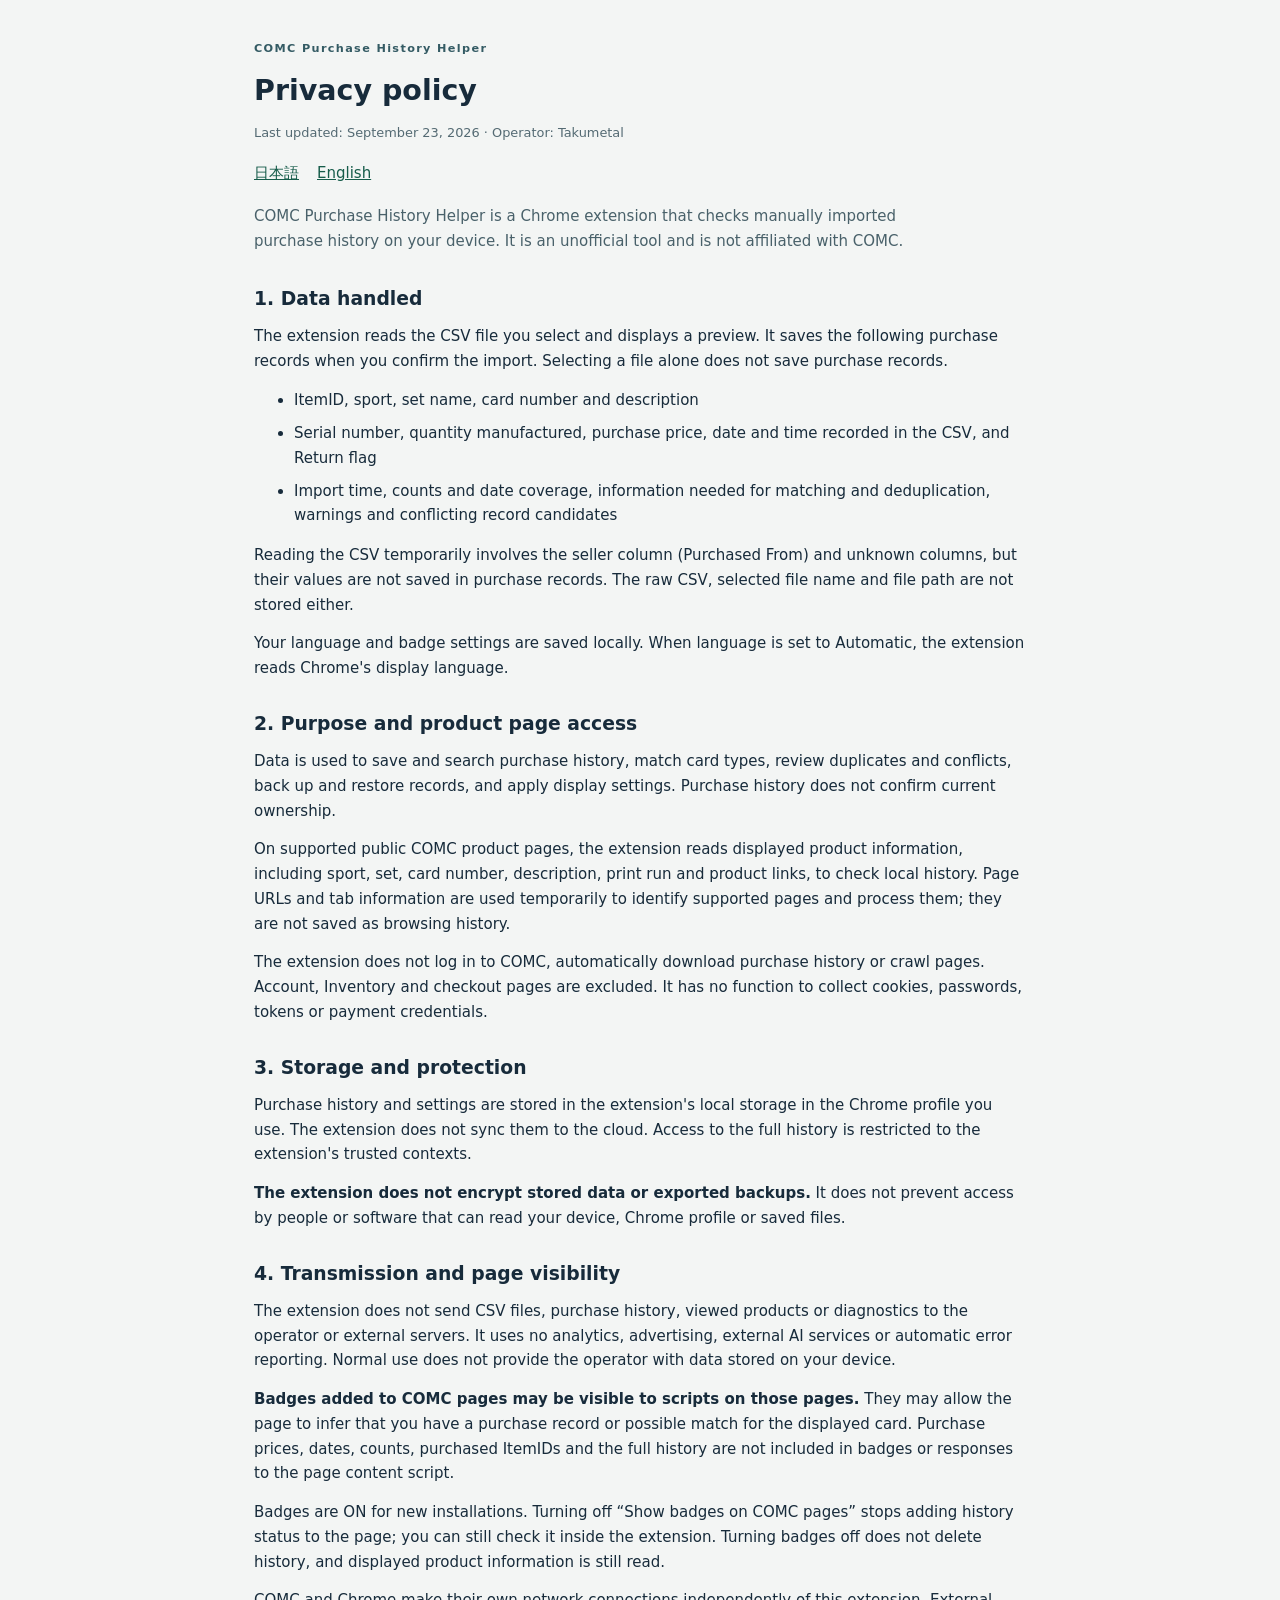
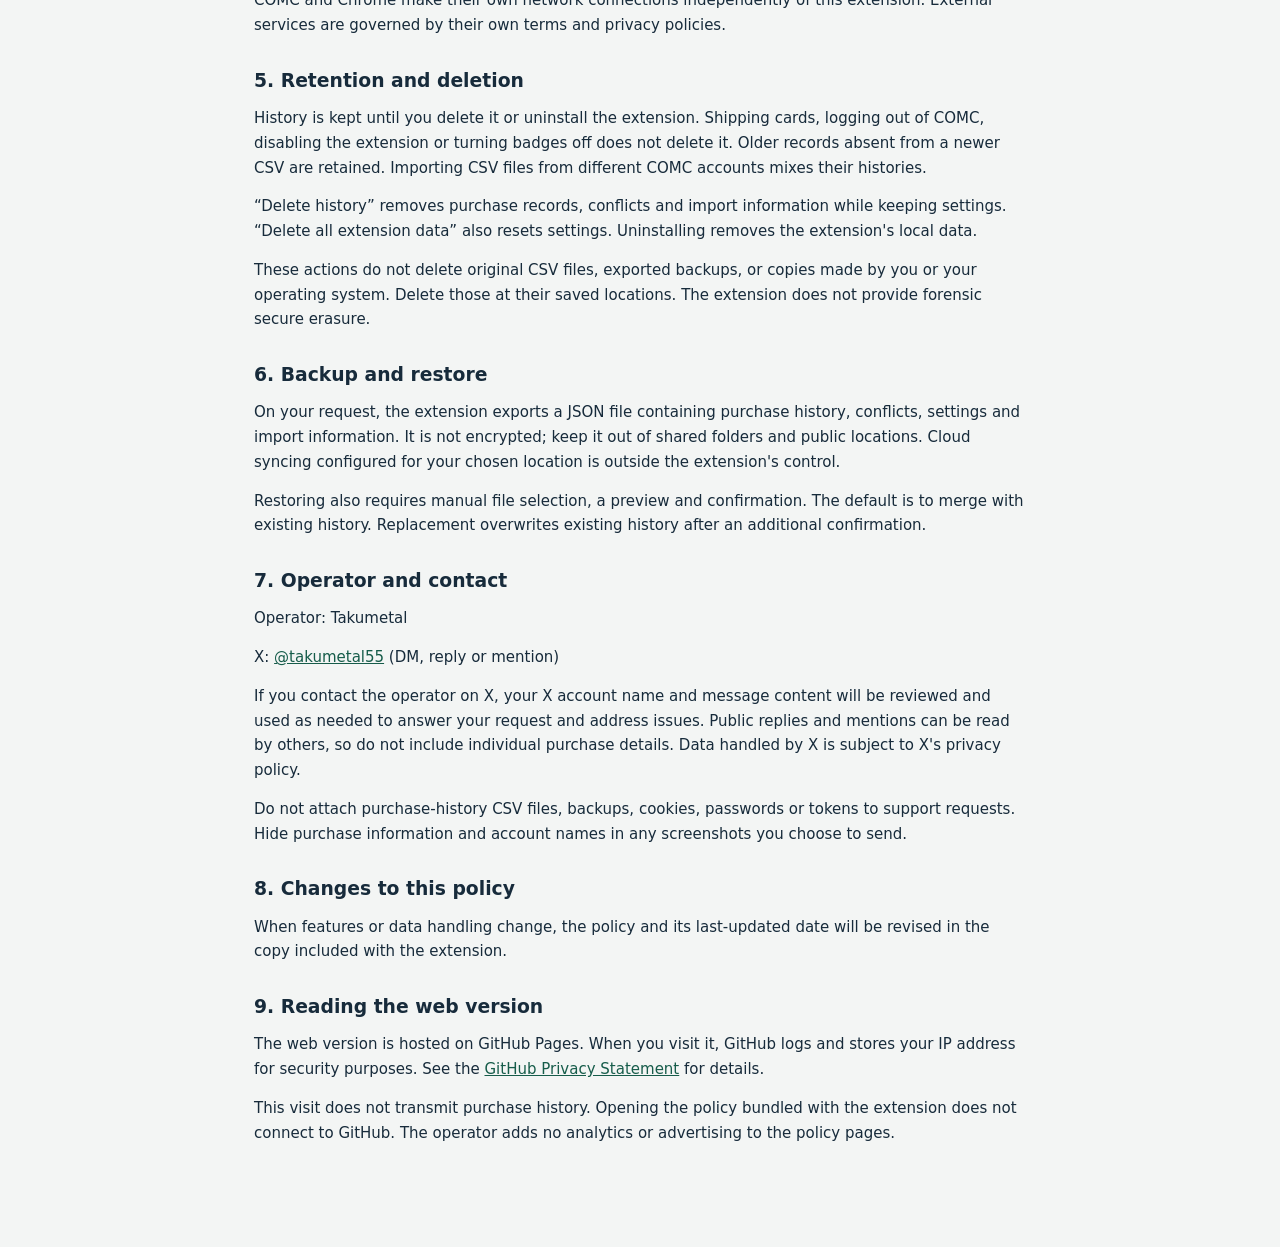
==== index.html @ 9bbb7d23 "Publish bilingual privacy policy" ====
<!doctype html>
<html lang="en">
<head>
  <meta charset="utf-8">
  <meta name="viewport" content="width=device-width, initial-scale=1">
  <meta name="referrer" content="no-referrer">
  <title>Privacy policy — COMC Purchase History Helper</title>
  <link rel="stylesheet" href="ui.css">
</head>
<body class="policy">
<main>
  <header>
    <p class="eyebrow">COMC Purchase History Helper</p>
    <h1>Privacy policy</h1>
    <p class="muted">Last updated: September 23, 2026 · Operator: Takumetal</p>
    <nav aria-label="Language"><a href="privacy-ja.html" lang="ja" hreflang="ja">日本語</a><a href="privacy-en.html" lang="en" aria-current="page">English</a></nav>
    <p class="lead">COMC Purchase History Helper is a Chrome extension that checks manually imported purchase history on your device. It is an unofficial tool and is not affiliated with COMC.</p>
  </header>
  <section aria-labelledby="data">
    <h2 id="data">1. Data handled</h2>
    <p>The extension reads the CSV file you select and displays a preview. It saves the following purchase records when you confirm the import. Selecting a file alone does not save purchase records.</p>
    <ul>
      <li>ItemID, sport, set name, card number and description</li>
      <li>Serial number, quantity manufactured, purchase price, date and time recorded in the CSV, and Return flag</li>
      <li>Import time, counts and date coverage, information needed for matching and deduplication, warnings and conflicting record candidates</li>
    </ul>
    <p>Reading the CSV temporarily involves the seller column (Purchased From) and unknown columns, but their values are not saved in purchase records. The raw CSV, selected file name and file path are not stored either.</p>
    <p>Your language and badge settings are saved locally. When language is set to Automatic, the extension reads Chrome's display language.</p>
  </section>
  <section aria-labelledby="purpose">
    <h2 id="purpose">2. Purpose and product page access</h2>
    <p>Data is used to save and search purchase history, match card types, review duplicates and conflicts, back up and restore records, and apply display settings. Purchase history does not confirm current ownership.</p>
    <p>On supported public COMC product pages, the extension reads displayed product information, including sport, set, card number, description, print run and product links, to check local history. Page URLs and tab information are used temporarily to identify supported pages and process them; they are not saved as browsing history.</p>
    <p>The extension does not log in to COMC, automatically download purchase history or crawl pages. Account, Inventory and checkout pages are excluded. It has no function to collect cookies, passwords, tokens or payment credentials.</p>
  </section>
  <section aria-labelledby="storage">
    <h2 id="storage">3. Storage and protection</h2>
    <p>Purchase history and settings are stored in the extension's local storage in the Chrome profile you use. The extension does not sync them to the cloud. Access to the full history is restricted to the extension's trusted contexts.</p>
    <p><strong>The extension does not encrypt stored data or exported backups.</strong> It does not prevent access by people or software that can read your device, Chrome profile or saved files.</p>
  </section>
  <section aria-labelledby="sharing">
    <h2 id="sharing">4. Transmission and page visibility</h2>
    <p>The extension does not send CSV files, purchase history, viewed products or diagnostics to the operator or external servers. It uses no analytics, advertising, external AI services or automatic error reporting. Normal use does not provide the operator with data stored on your device.</p>
    <p><strong>Badges added to COMC pages may be visible to scripts on those pages.</strong> They may allow the page to infer that you have a purchase record or possible match for the displayed card. Purchase prices, dates, counts, purchased ItemIDs and the full history are not included in badges or responses to the page content script.</p>
    <p>Badges are ON for new installations. Turning off “Show badges on COMC pages” stops adding history status to the page; you can still check it inside the extension. Turning badges off does not delete history, and displayed product information is still read.</p>
    <p>COMC and Chrome make their own network connections independently of this extension. External services are governed by their own terms and privacy policies.</p>
  </section>
  <section aria-labelledby="retention">
    <h2 id="retention">5. Retention and deletion</h2>
    <p>History is kept until you delete it or uninstall the extension. Shipping cards, logging out of COMC, disabling the extension or turning badges off does not delete it. Older records absent from a newer CSV are retained. Importing CSV files from different COMC accounts mixes their histories.</p>
    <p>“Delete history” removes purchase records, conflicts and import information while keeping settings. “Delete all extension data” also resets settings. Uninstalling removes the extension's local data.</p>
    <p>These actions do not delete original CSV files, exported backups, or copies made by you or your operating system. Delete those at their saved locations. The extension does not provide forensic secure erasure.</p>
  </section>
  <section aria-labelledby="backup">
    <h2 id="backup">6. Backup and restore</h2>
    <p>On your request, the extension exports a JSON file containing purchase history, conflicts, settings and import information. It is not encrypted; keep it out of shared folders and public locations. Cloud syncing configured for your chosen location is outside the extension's control.</p>
    <p>Restoring also requires manual file selection, a preview and confirmation. The default is to merge with existing history. Replacement overwrites existing history after an additional confirmation.</p>
  </section>
  <section aria-labelledby="contact">
    <h2 id="contact">7. Operator and contact</h2>
    <p>Operator: Takumetal</p>
    <p id="contact-details">X: <a href="https://x.com/takumetal55" target="_blank" rel="noopener noreferrer">@takumetal55</a> (DM, reply or mention)</p>
    <p>If you contact the operator on X, your X account name and message content will be reviewed and used as needed to answer your request and address issues. Public replies and mentions can be read by others, so do not include individual purchase details. Data handled by X is subject to X's privacy policy.</p>
    <p>Do not attach purchase-history CSV files, backups, cookies, passwords or tokens to support requests. Hide purchase information and account names in any screenshots you choose to send.</p>
  </section>
  <section aria-labelledby="changes">
    <h2 id="changes">8. Changes to this policy</h2>
    <p>When features or data handling change, the policy and its last-updated date will be revised in the copy included with the extension.</p>
  </section>
  <section aria-labelledby="website">
    <h2 id="website">9. Reading the web version</h2>
    <p>The web version is hosted on GitHub Pages. When you visit it, GitHub logs and stores your IP address for security purposes. See the <a href="https://docs.github.com/en/site-policy/privacy-policies/github-general-privacy-statement" target="_blank" rel="noopener noreferrer">GitHub Privacy Statement</a> for details.</p>
    <p>This visit does not transmit purchase history. Opening the policy bundled with the extension does not connect to GitHub. The operator adds no analytics or advertising to the policy pages.</p>
  </section>
</main>
</body>
</html>
---- ui.css ----
:root{font-family:system-ui,-apple-system,BlinkMacSystemFont,"Segoe UI",sans-serif;color:#172b3b;background:#f3f5f4;font-size:15px;line-height:1.65;color-scheme:light}*{box-sizing:border-box}body{margin:0}main{max-width:1080px;margin:auto;padding:32px 24px 72px}h1{font-size:1.9rem;line-height:1.25;margin:8px 0 14px}h2{font-size:1.25rem;line-height:1.4;margin:0 0 18px}h3{font-size:1rem}p{margin:8px 0 14px;overflow-wrap:anywhere}.eyebrow{font-size:.75rem;letter-spacing:.12em;font-weight:750;color:#345b64}.lead{color:#49616a;max-width:72ch}.notice{border-left:4px solid #b67822;background:#fff5df;padding:12px 16px;border-radius:4px}.panel{background:white;border:1px solid #d9e2df;border-radius:12px;padding:24px;margin:20px 0;box-shadow:0 3px 10px #163a2c06}.stats{display:grid;grid-template-columns:repeat(auto-fit,minmax(180px,1fr));gap:12px}.metric{border:1px solid #dbe6e1;border-radius:10px;padding:16px;background:#f8fbf9}.metric strong{font-size:1.7rem;display:block;color:#12634e}.toolbar{display:flex;gap:14px;align-items:center;flex-wrap:wrap;margin:16px 0}button,.button{font:inherit;cursor:pointer;border:1px solid #aebfba;border-radius:7px;padding:8px 15px;background:white;color:#173b32}button.primary{background:#12634e;border-color:#12634e;color:white}button.danger{color:#a22727;border-color:#d1b1b1}button:disabled{opacity:.5;cursor:not-allowed}button:hover:not(:disabled){filter:brightness(.95)}button:focus-visible,input:focus-visible,select:focus-visible,summary:focus-visible,a:focus-visible{outline:3px solid #2b809d;outline-offset:3px}select,input[type=search]{font:inherit;border:1px solid #aebfba;padding:8px;border-radius:6px;background:white;color:inherit;max-width:100%}input[type=search]{width:100%;margin-bottom:16px}input[type=file]{display:block;margin:10px 0 20px;max-width:100%}input[type=checkbox]{width:18px;height:18px;vertical-align:middle;margin-right:8px}label{display:block}small,.muted{color:#546a73;font-size:.86rem}.status{position:sticky;top:0;z-index:1;background:#e4f3ec;border:1px solid #accdbc;padding:12px;border-radius:6px;white-space:pre-wrap}.status.error{background:#fff0ef;border-color:#d7b1ac;color:#7b2121}.status:empty{display:none}details{border-top:1px solid #dce5e0;padding:12px 0}summary{cursor:pointer;overflow-wrap:anywhere;font-weight:600}.record{padding:14px;border-left:3px solid #bdd5cc;margin:12px 0;background:#f6f9f7;overflow-wrap:anywhere}dl{display:grid;grid-template-columns:minmax(100px,1fr) 2fr;gap:6px 12px;margin:8px 0}dt{color:#52656e}dd{margin:0;white-space:pre-wrap;overflow-wrap:anywhere}.badge{display:inline-block;background:#e2f1eb;border:1px solid #aacbbe;border-radius:5px;padding:2px 8px;margin:5px 8px 5px 0;font-size:.82rem;font-weight:600}.conflict{background:#fff9ee;border:1px solid #e1cea9;border-radius:8px;padding:16px;margin:16px 0}.comparison{display:grid;grid-template-columns:repeat(auto-fit,minmax(200px,1fr));gap:12px}nav a{color:#165c4a;margin-right:18px}a{color:#165c4a}fieldset{border:0;padding:0;margin:0;min-width:0}footer{margin-top:30px}.popup{width:390px;max-width:100vw}.popup main{padding:18px}.popup h1{font-size:1.35rem}.popup .panel{padding:16px;margin:14px 0}.popup .stats{grid-template-columns:1fr 1fr}.popup .metric{padding:10px}.popup .metric strong{font-size:1.2rem}@media(max-width:560px){main{padding:20px 14px 44px}.panel{padding:16px}.stats{grid-template-columns:1fr}h1{font-size:1.5rem}dl{grid-template-columns:1fr}dd{margin-bottom:10px}.toolbar{align-items:stretch}button{min-height:42px}}

.policy main{max-width:820px}.policy header{margin-bottom:32px}.policy header nav{margin:18px 0}.policy section{margin:30px 0}.policy h2{margin-bottom:12px}.policy li{margin-bottom:8px}
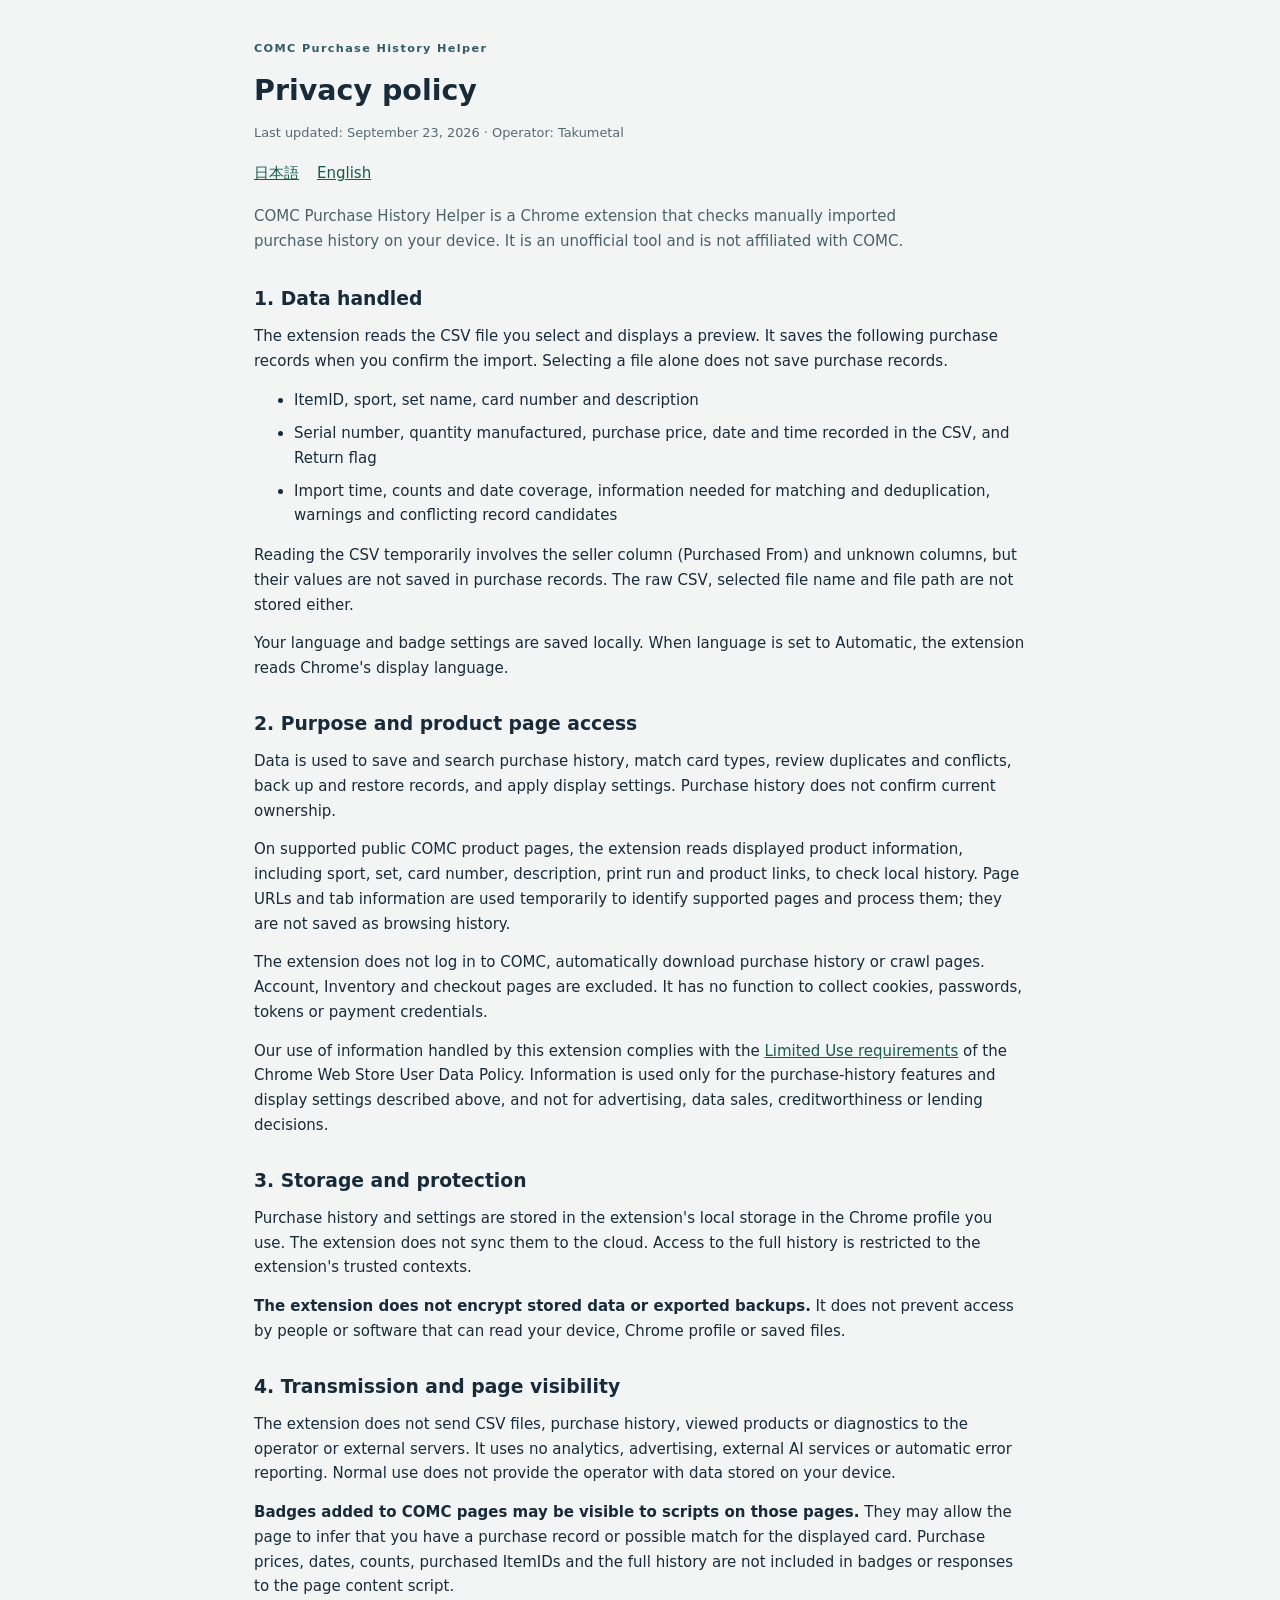
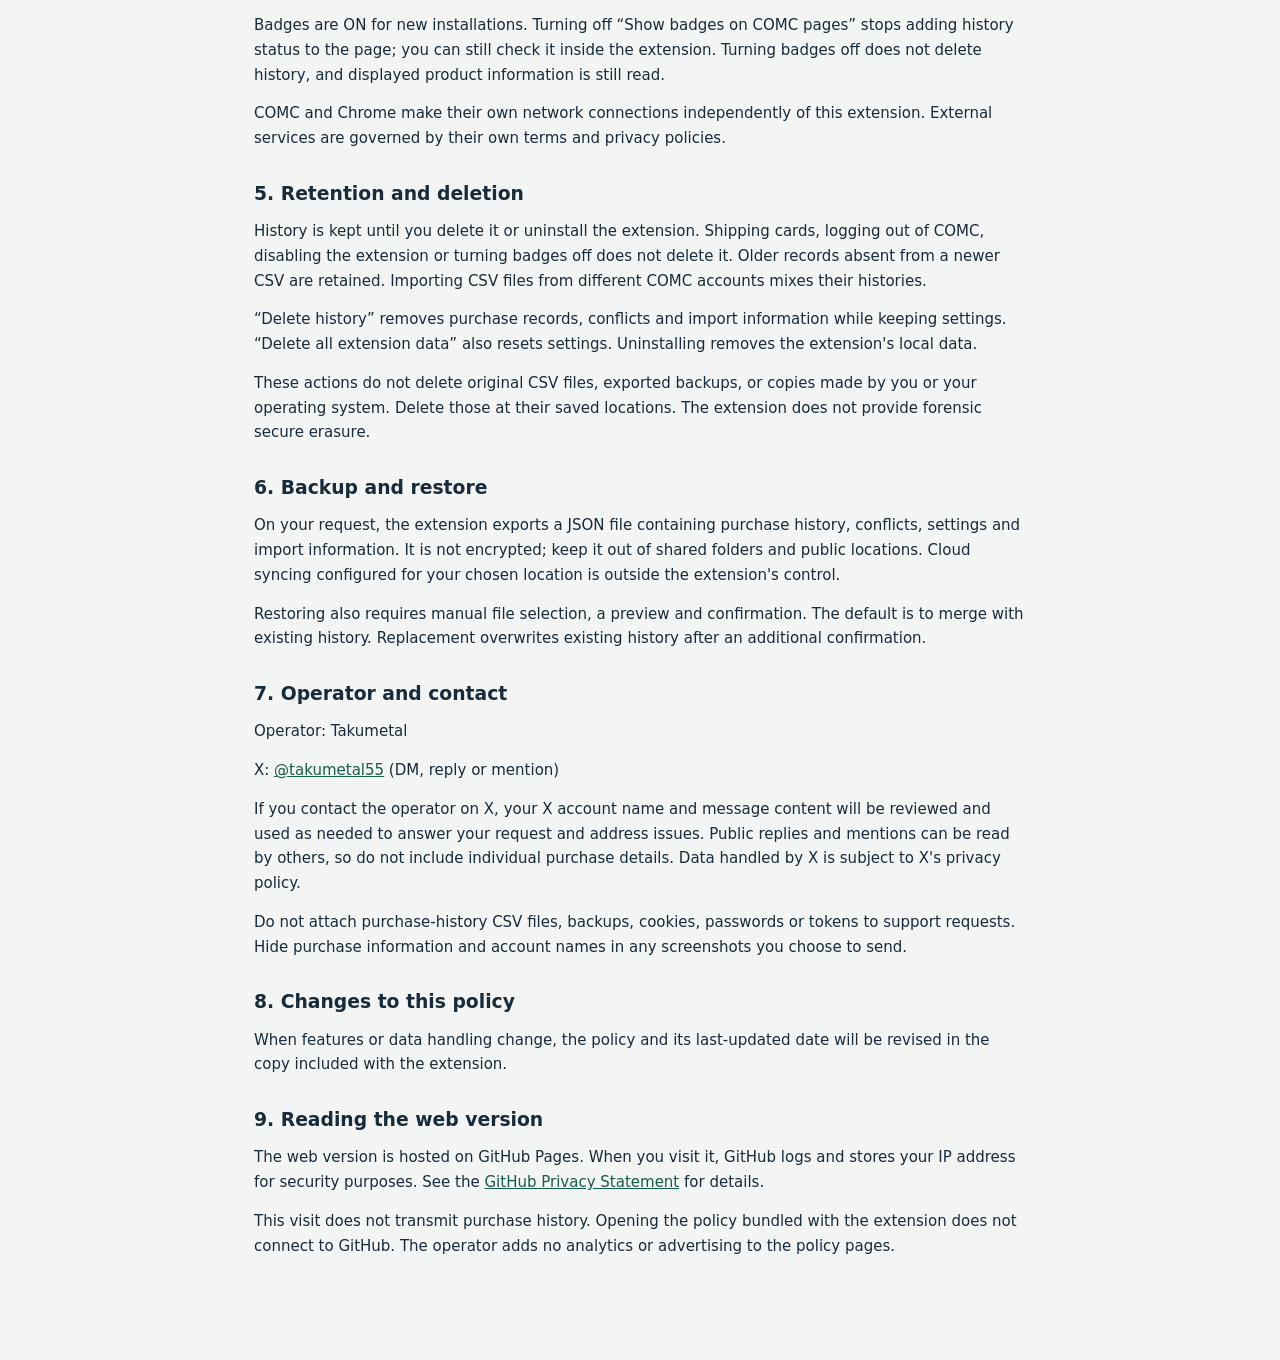
==== commit e40afc11: "Clarify limited use of extension data" ====
--- a/index.html
+++ b/index.html
@@ -32,6 +32,7 @@
     <p>Data is used to save and search purchase history, match card types, review duplicates and conflicts, back up and restore records, and apply display settings. Purchase history does not confirm current ownership.</p>
     <p>On supported public COMC product pages, the extension reads displayed product information, including sport, set, card number, description, print run and product links, to check local history. Page URLs and tab information are used temporarily to identify supported pages and process them; they are not saved as browsing history.</p>
     <p>The extension does not log in to COMC, automatically download purchase history or crawl pages. Account, Inventory and checkout pages are excluded. It has no function to collect cookies, passwords, tokens or payment credentials.</p>
+    <p id="limited-use">Our use of information handled by this extension complies with the <a href="https://developer.chrome.com/docs/webstore/program-policies/limited-use" target="_blank" rel="noopener noreferrer">Limited Use requirements</a> of the Chrome Web Store User Data Policy. Information is used only for the purchase-history features and display settings described above, and not for advertising, data sales, creditworthiness or lending decisions.</p>
   </section>
   <section aria-labelledby="storage">
     <h2 id="storage">3. Storage and protection</h2>
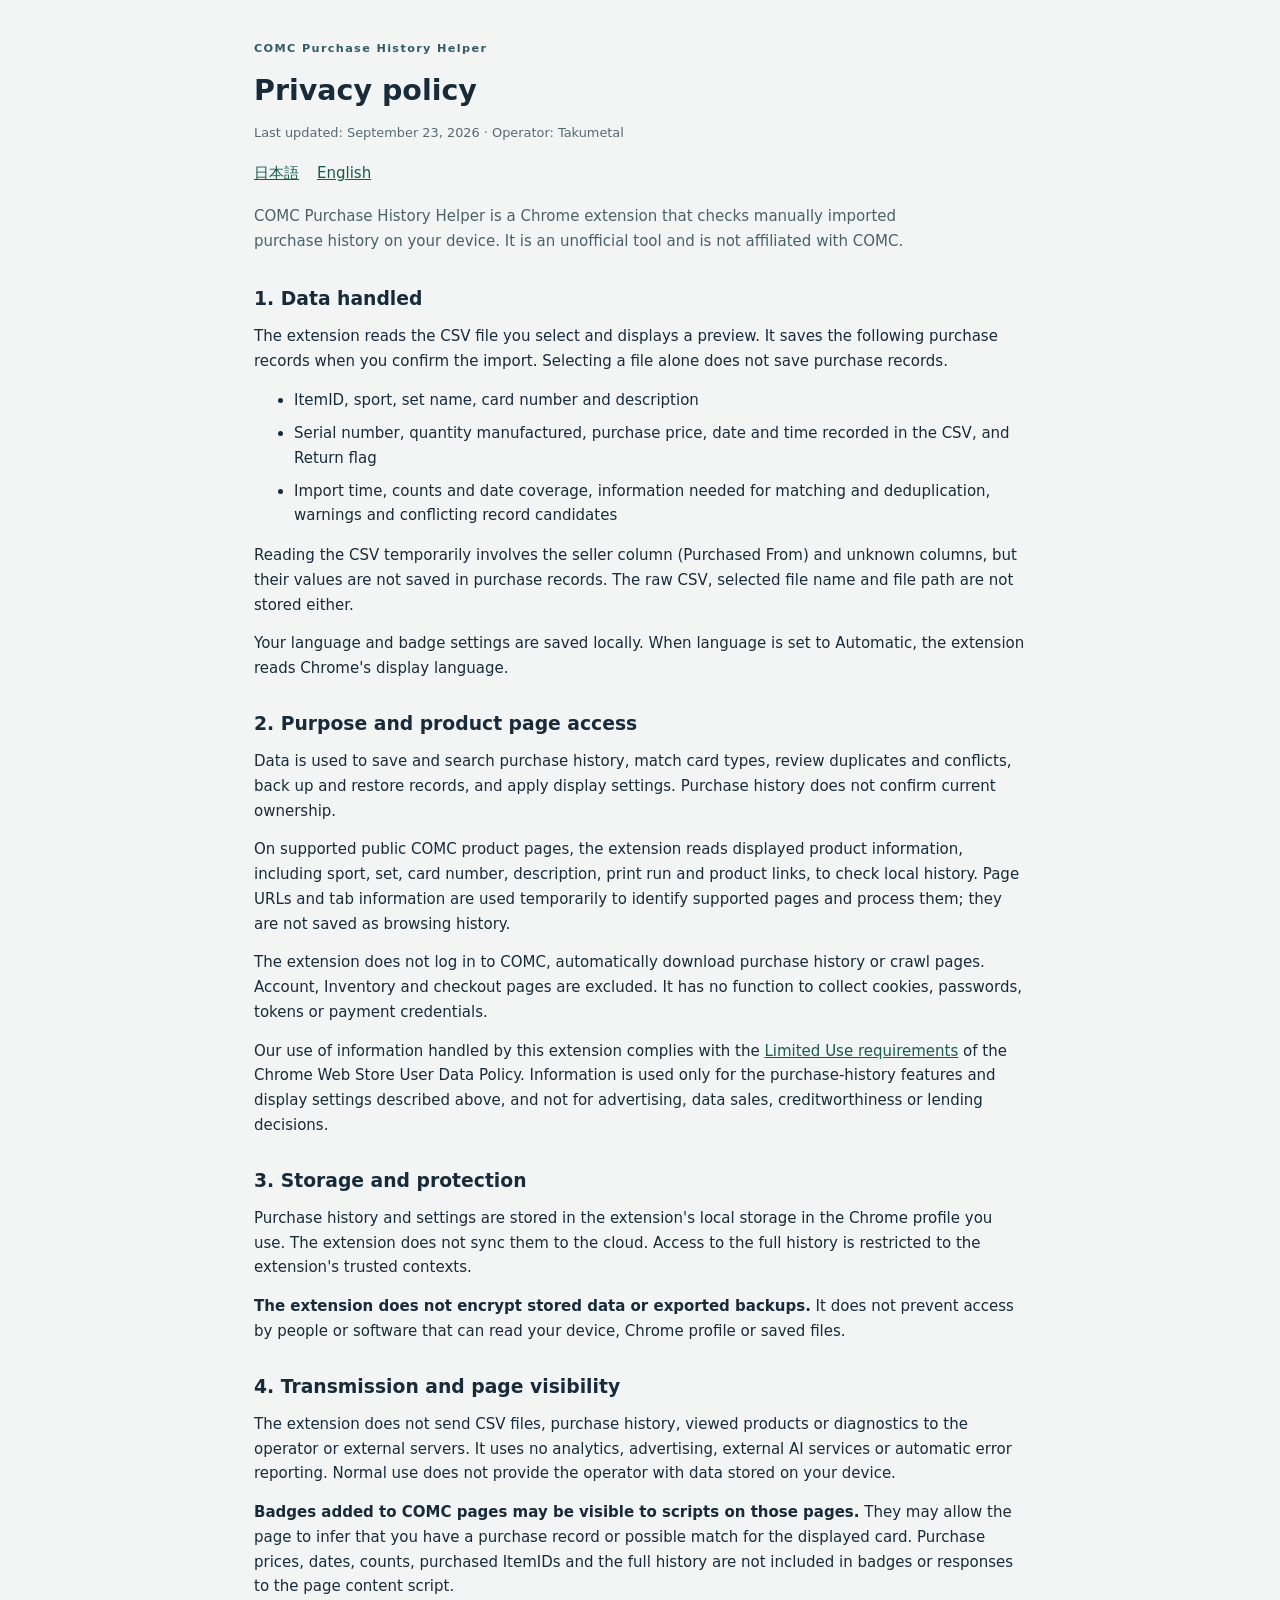
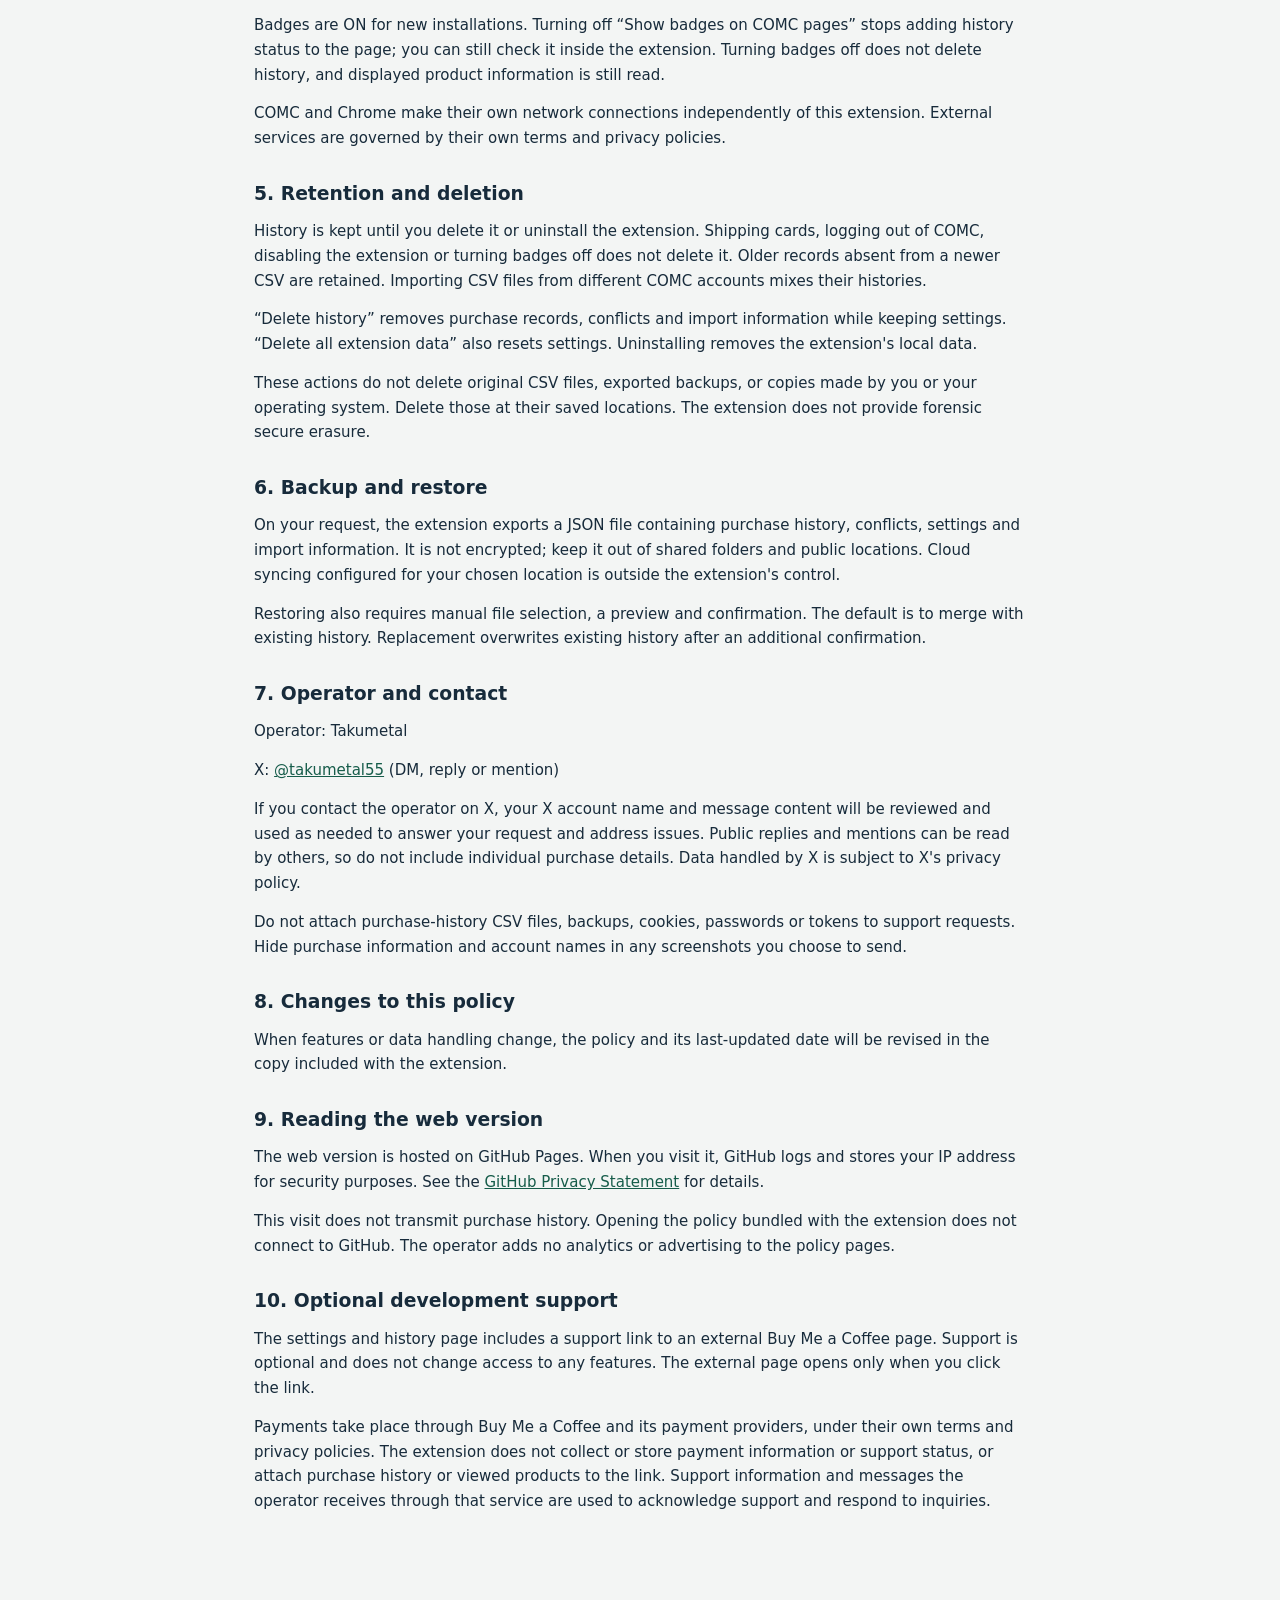
==== commit 86b01938: "Describe optional development support" ====
--- a/index.html
+++ b/index.html
@@ -73,6 +73,11 @@
     <p>The web version is hosted on GitHub Pages. When you visit it, GitHub logs and stores your IP address for security purposes. See the <a href="https://docs.github.com/en/site-policy/privacy-policies/github-general-privacy-statement" target="_blank" rel="noopener noreferrer">GitHub Privacy Statement</a> for details.</p>
     <p>This visit does not transmit purchase history. Opening the policy bundled with the extension does not connect to GitHub. The operator adds no analytics or advertising to the policy pages.</p>
   </section>
+  <section aria-labelledby="voluntary-support">
+    <h2 id="voluntary-support">10. Optional development support</h2>
+    <p>The settings and history page includes a support link to an external Buy Me a Coffee page. Support is optional and does not change access to any features. The external page opens only when you click the link.</p>
+    <p>Payments take place through Buy Me a Coffee and its payment providers, under their own terms and privacy policies. The extension does not collect or store payment information or support status, or attach purchase history or viewed products to the link. Support information and messages the operator receives through that service are used to acknowledge support and respond to inquiries.</p>
+  </section>
 </main>
 </body>
 </html>
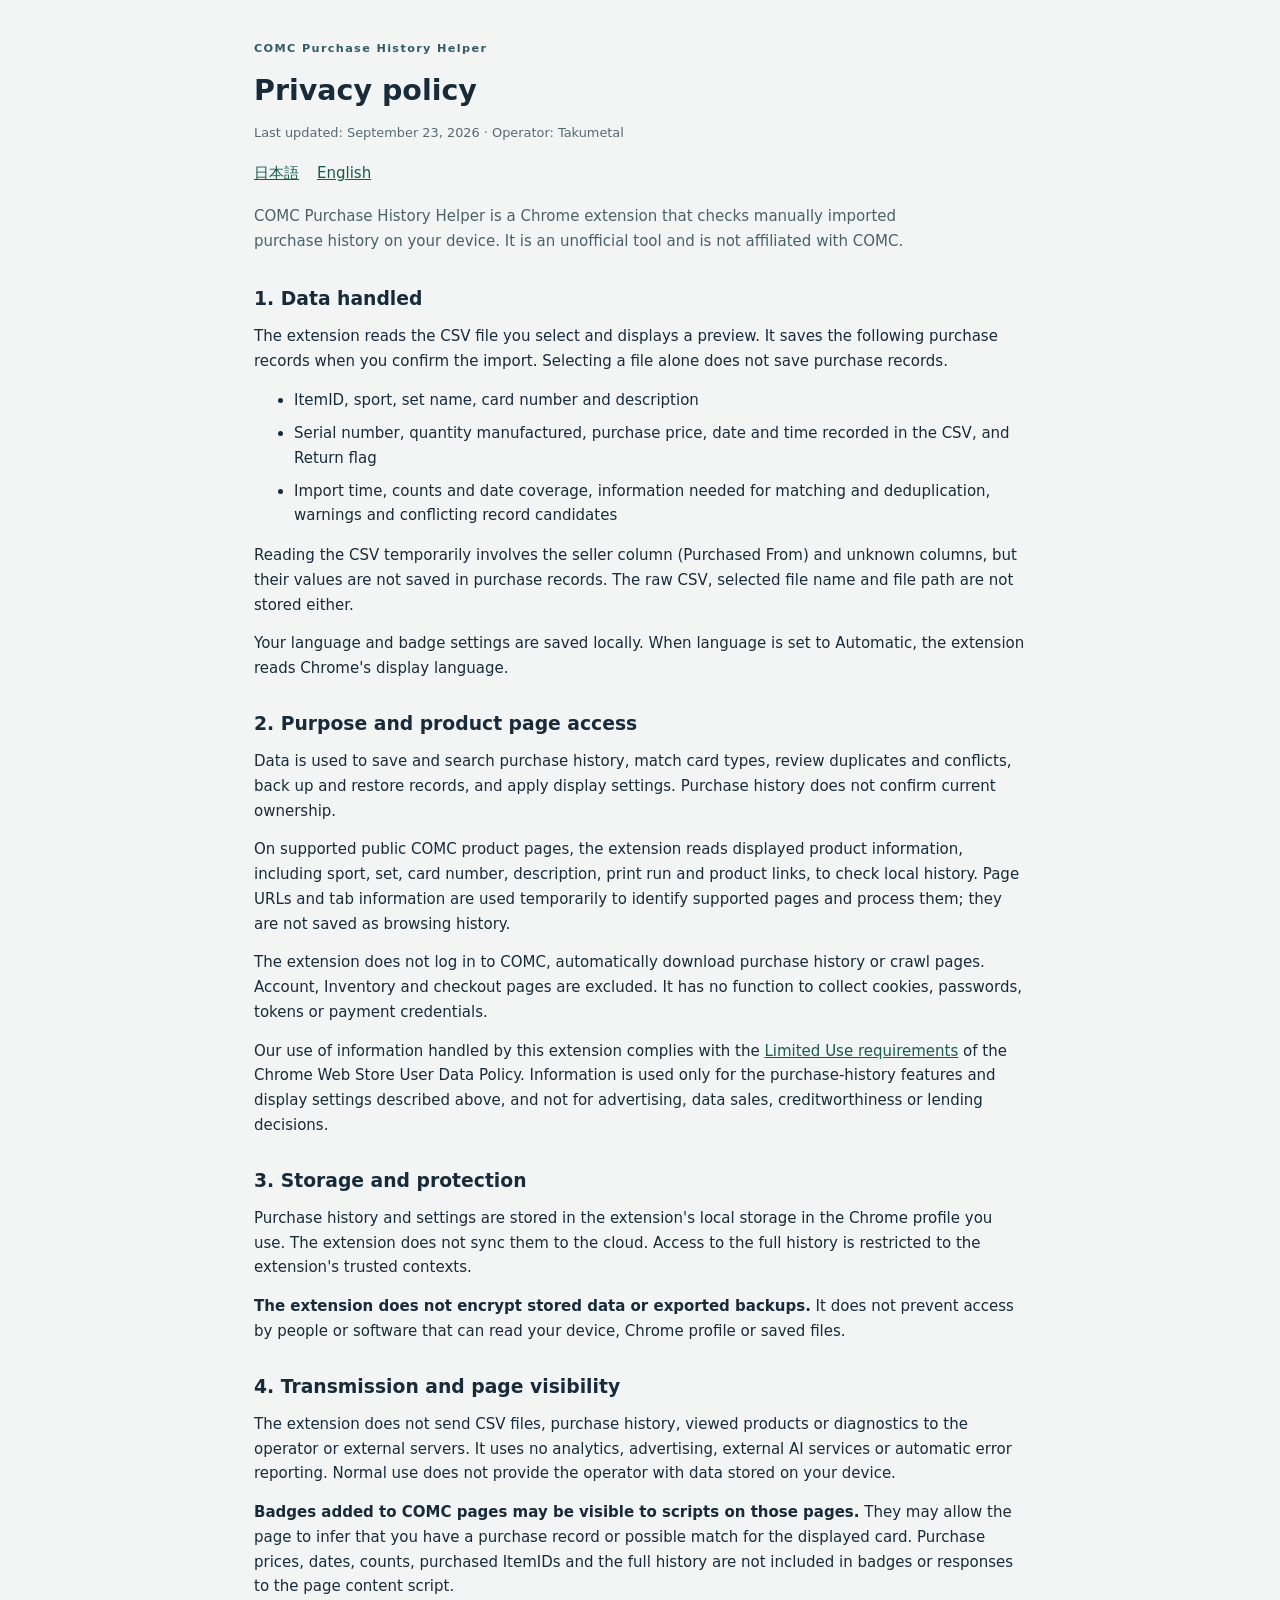
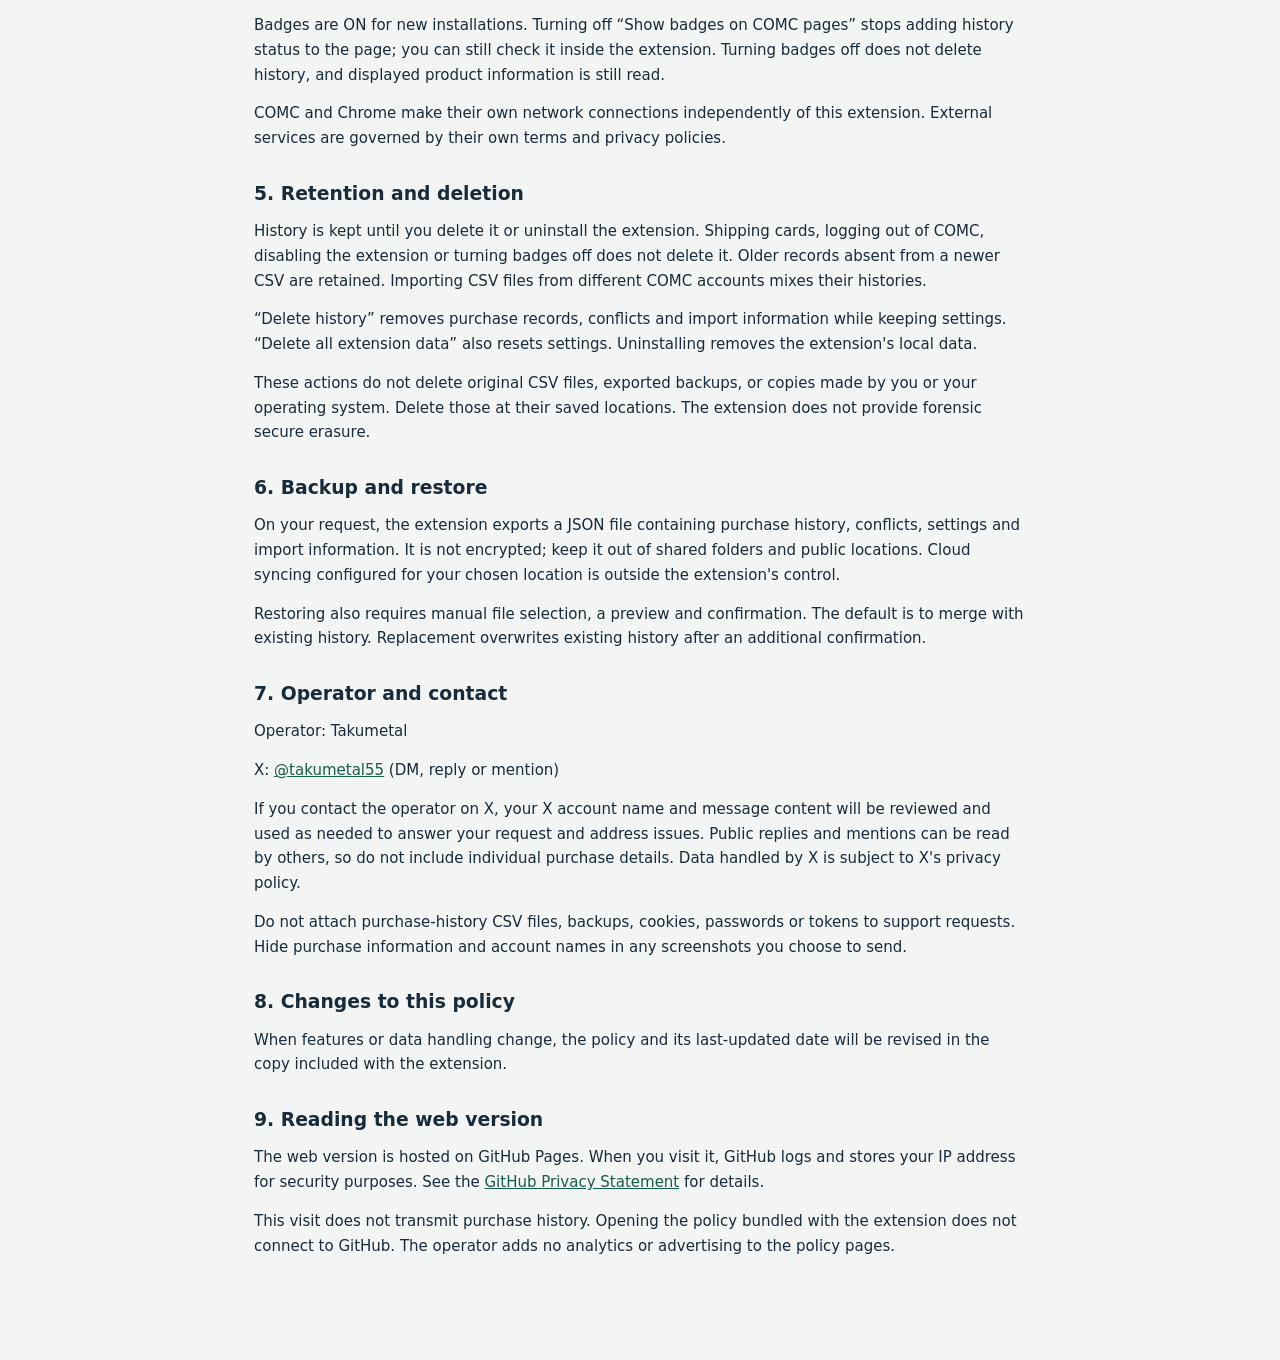
==== commit 6d77576a: "Revert "Describe optional development support" This reverts commit 86b019388118ba6e54fbea890d9555902" ====
--- a/index.html
+++ b/index.html
@@ -73,11 +73,6 @@
     <p>The web version is hosted on GitHub Pages. When you visit it, GitHub logs and stores your IP address for security purposes. See the <a href="https://docs.github.com/en/site-policy/privacy-policies/github-general-privacy-statement" target="_blank" rel="noopener noreferrer">GitHub Privacy Statement</a> for details.</p>
     <p>This visit does not transmit purchase history. Opening the policy bundled with the extension does not connect to GitHub. The operator adds no analytics or advertising to the policy pages.</p>
   </section>
-  <section aria-labelledby="voluntary-support">
-    <h2 id="voluntary-support">10. Optional development support</h2>
-    <p>The settings and history page includes a support link to an external Buy Me a Coffee page. Support is optional and does not change access to any features. The external page opens only when you click the link.</p>
-    <p>Payments take place through Buy Me a Coffee and its payment providers, under their own terms and privacy policies. The extension does not collect or store payment information or support status, or attach purchase history or viewed products to the link. Support information and messages the operator receives through that service are used to acknowledge support and respond to inquiries.</p>
-  </section>
 </main>
 </body>
 </html>
